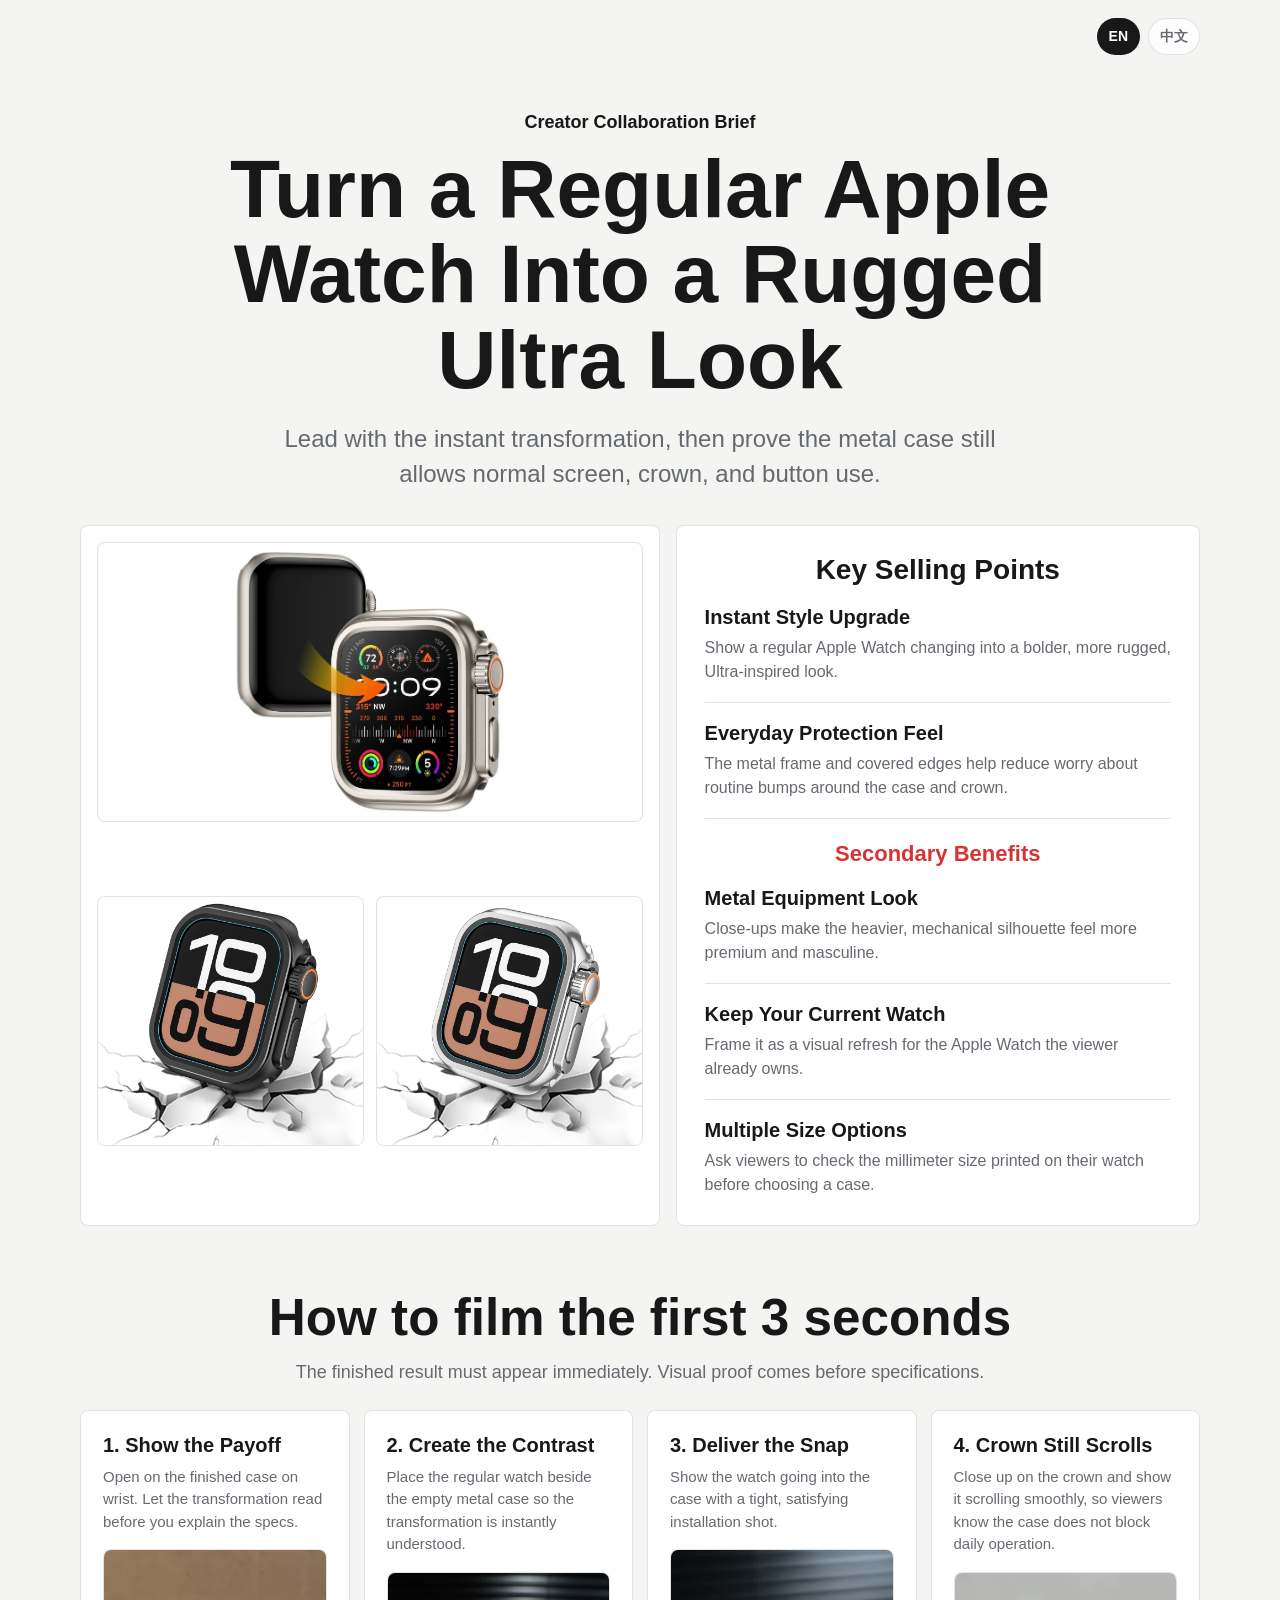
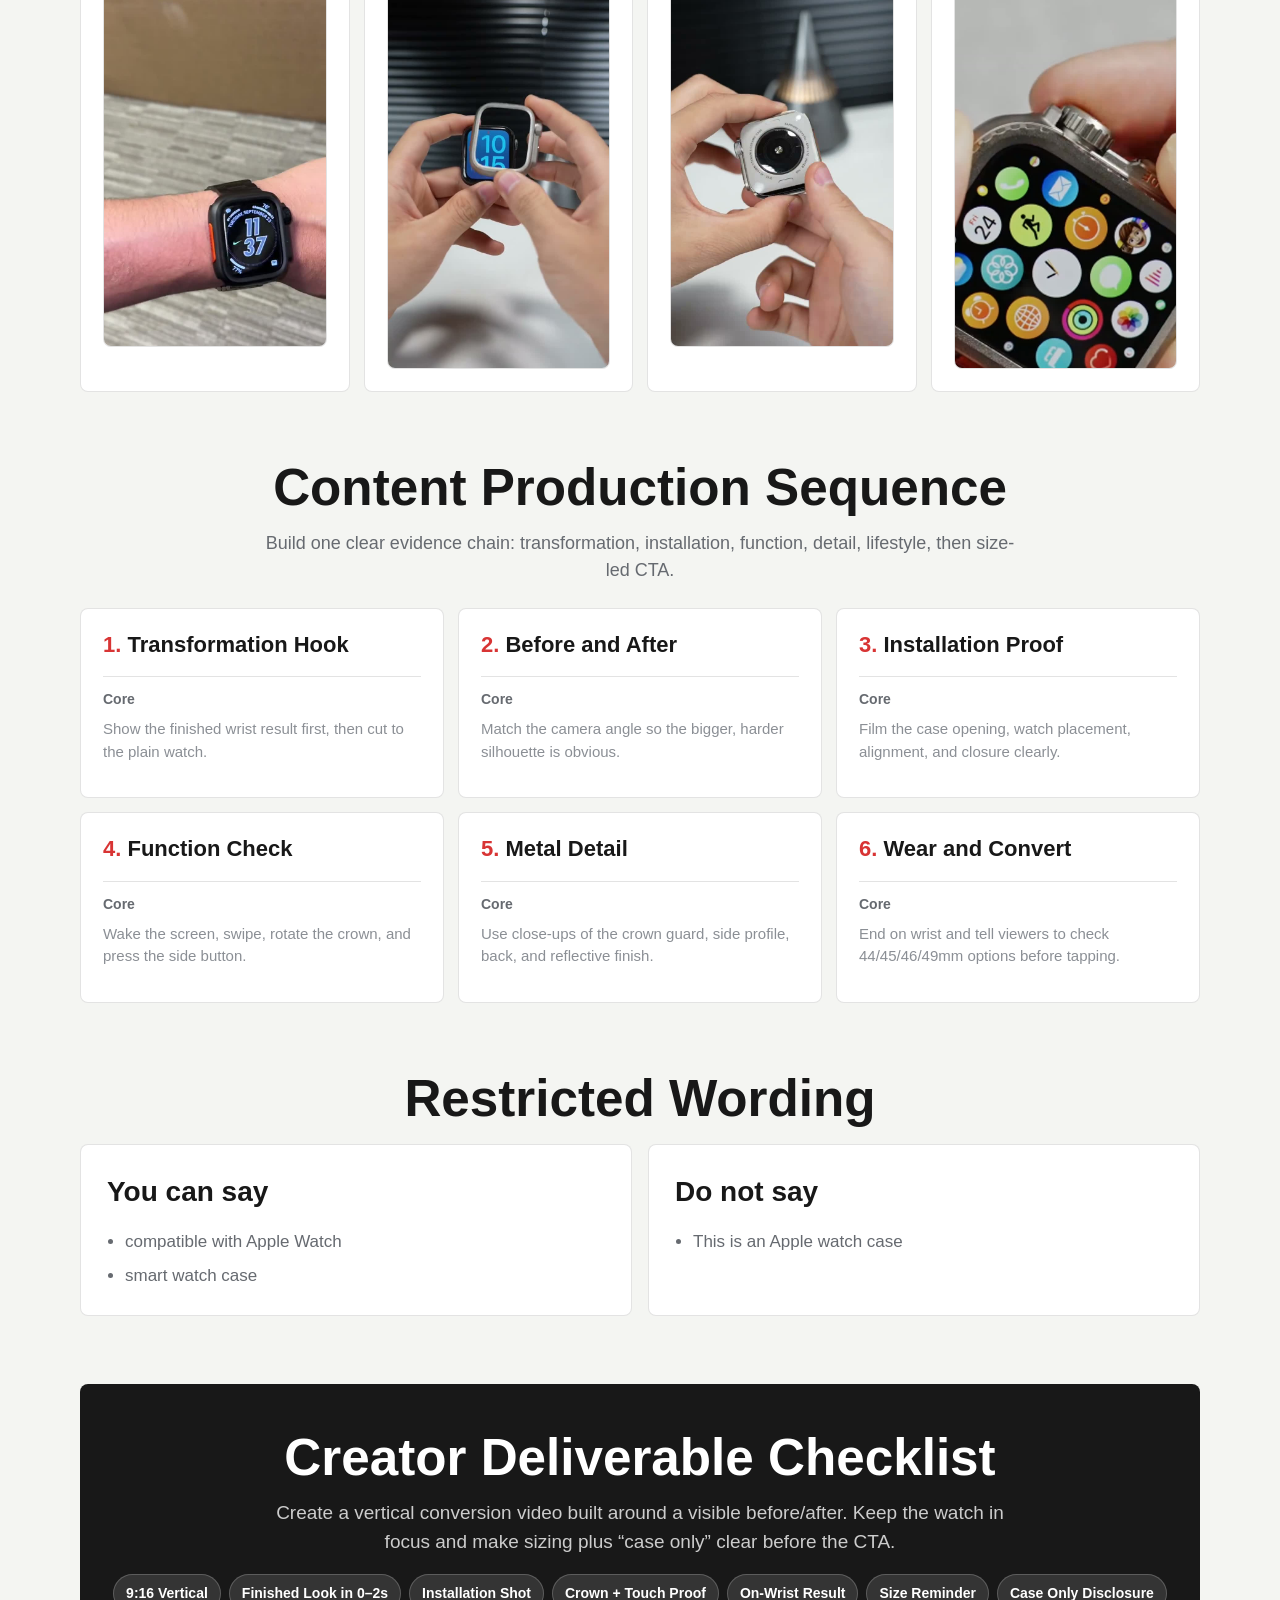
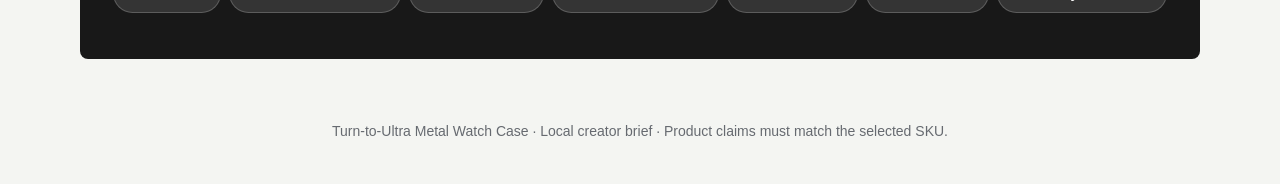
==== index.html @ 335f58f4 "Publish AM watch case creator brief" ====
<!doctype html>
<html lang="en">
<head>
  <meta charset="utf-8">
  <meta name="viewport" content="width=device-width,initial-scale=1">
  <title>Turn-to-Ultra Metal Watch Case — Creator Brief</title>
  <link rel="stylesheet" href="styles.css">
</head>
<body>
  <header class="wrap"><nav class="language-switch" aria-label="Language"><a class="active" href="index.html">EN</a><a href="index-zh.html">中文</a></nav></header>
  <main>
    <section class="hero"><div class="wrap">
      <p class="eyebrow">Creator Collaboration Brief</p>
      <h1>Turn a Regular Apple Watch Into a Rugged Ultra Look</h1>
      <p class="lead">Lead with the instant transformation, then prove the metal case still allows normal screen, crown, and button use.</p>
      <div class="hero-grid">
        <div class="hero-visual hero-gallery">
          <img class="wide" src="assets/hero-install-demo.jpeg" alt="Silver smart watch case installation comparison">
          <img src="assets/hero-black-case.jpeg" alt="Black rugged smart watch case product render">
          <img src="assets/hero-silver-case.jpeg" alt="Silver rugged smart watch case product render">
        </div>
        <div class="hero-facts">
          <h2 class="facts-title">Key Selling Points</h2>
          <div class="fact-row"><strong>Instant Style Upgrade</strong><span>Show a regular Apple Watch changing into a bolder, more rugged, Ultra-inspired look.</span></div>
          <div class="fact-row"><strong>Everyday Protection Feel</strong><span>The metal frame and covered edges help reduce worry about routine bumps around the case and crown.</span></div>
          <div class="fact-subtitle">Secondary Benefits</div>
          <div class="fact-row"><strong>Metal Equipment Look</strong><span>Close-ups make the heavier, mechanical silhouette feel more premium and masculine.</span></div>
          <div class="fact-row"><strong>Keep Your Current Watch</strong><span>Frame it as a visual refresh for the Apple Watch the viewer already owns.</span></div>
          <div class="fact-row"><strong>Multiple Size Options</strong><span>Ask viewers to check the millimeter size printed on their watch before choosing a case.</span></div>
        </div>
      </div>
    </div></section>
    <section><div class="wrap">
      <h2>How to film the first 3 seconds</h2>
      <p class="section-subtitle">The finished result must appear immediately. Visual proof comes before specifications.</p>
      <div class="grid grid-four">
        <div class="tile"><strong>1. Show the Payoff</strong><span>Open on the finished case on wrist. Let the transformation read before you explain the specs.</span><img class="tile-image" src="assets/wrist-result-clean.jpg" alt="Finished rugged black case worn on wrist"></div>
        <div class="tile"><strong>2. Create the Contrast</strong><span>Place the regular watch beside the empty metal case so the transformation is instantly understood.</span><img class="tile-image" src="assets/hook-before-case.jpg" alt="Regular watch next to an empty metal case"></div>
        <div class="tile"><strong>3. Deliver the Snap</strong><span>Show the watch going into the case with a tight, satisfying installation shot.</span><img class="tile-image" src="assets/hook-installation.jpg" alt="Hands installing the watch into the case"></div>
        <div class="tile"><strong>4. Crown Still Scrolls</strong><span>Close up on the crown and show it scrolling smoothly, so viewers know the case does not block daily operation.</span><img class="tile-image" src="assets/crown-scroll-clean.jpg" alt="Close-up showing the crown can still scroll"></div>
      </div>
    </div></section>
    <section><div class="wrap">
      <h2>Content Production Sequence</h2>
      <p class="section-subtitle">Build one clear evidence chain: transformation, installation, function, detail, lifestyle, then size-led CTA.</p>
      <div class="content-flow">
        <div class="flow-card"><h3>Transformation Hook</h3><div class="flow-branch"><strong>Core</strong><span>Show the finished wrist result first, then cut to the plain watch.</span></div></div>
        <div class="flow-card"><h3>Before and After</h3><div class="flow-branch"><strong>Core</strong><span>Match the camera angle so the bigger, harder silhouette is obvious.</span></div></div>
        <div class="flow-card"><h3>Installation Proof</h3><div class="flow-branch"><strong>Core</strong><span>Film the case opening, watch placement, alignment, and closure clearly.</span></div></div>
        <div class="flow-card"><h3>Function Check</h3><div class="flow-branch"><strong>Core</strong><span>Wake the screen, swipe, rotate the crown, and press the side button.</span></div></div>
        <div class="flow-card"><h3>Metal Detail</h3><div class="flow-branch"><strong>Core</strong><span>Use close-ups of the crown guard, side profile, back, and reflective finish.</span></div></div>
        <div class="flow-card"><h3>Wear and Convert</h3><div class="flow-branch"><strong>Core</strong><span>End on wrist and tell viewers to check 44/45/46/49mm options before tapping.</span></div></div>
      </div>
    </div></section>
    <section><div class="wrap"><h2>Restricted Wording</h2><div class="do-dont">
      <div class="list-panel"><h3>You can say</h3><ul>
        <li>compatible with Apple Watch</li>
        <li>smart watch case</li>
      </ul></div>
      <div class="list-panel"><h3>Do not say</h3><ul>
        <li>This is an Apple watch case</li>
      </ul></div>
    </div></div></section>
    <section><div class="wrap"><div class="cta">
      <h2>Creator Deliverable Checklist</h2>
      <p>Create a vertical conversion video built around a visible before/after. Keep the watch in focus and make sizing plus “case only” clear before the CTA.</p>
      <div class="badge-row"><span class="badge">9:16 Vertical</span><span class="badge">Finished Look in 0–2s</span><span class="badge">Installation Shot</span><span class="badge">Crown + Touch Proof</span><span class="badge">On-Wrist Result</span><span class="badge">Size Reminder</span><span class="badge">Case Only Disclosure</span></div>
    </div></div></section>
  </main>
  <footer class="wrap">Turn-to-Ultra Metal Watch Case · Local creator brief · Product claims must match the selected SKU.</footer>
</body>
</html>
---- styles.css ----
:root{--ink:#181818;--muted:#666a70;--page:#f4f5f2;--panel:#fff;--line:rgba(24,24,24,.12);--red:#d83434}
*{box-sizing:border-box;min-width:0}html{scroll-behavior:smooth}
body{margin:0;font-family:-apple-system,BlinkMacSystemFont,"Segoe UI",Arial,sans-serif;color:var(--ink);background:var(--page);line-height:1.5;overflow-x:hidden;max-width:100vw}
h1,h2,h3,p,span,strong,li{overflow-wrap:anywhere;word-break:normal}img{display:block;max-width:100%}a{color:inherit}
.wrap{width:min(1120px,calc(100% - 36px));margin:0 auto}
.language-switch{display:flex;justify-content:flex-end;gap:8px;padding-top:18px}
.language-switch a{color:var(--muted);text-decoration:none;font-size:14px;font-weight:700;padding:7px 11px;border-radius:999px;background:rgba(255,255,255,.75);border:1px solid var(--line)}
.language-switch a.active{color:#fff;background:var(--ink)}
.hero{padding:54px 0 30px;text-align:center}.eyebrow{margin:0 0 10px;font-size:18px;font-weight:800}
h1{max-width:930px;margin:0 auto;font-size:clamp(42px,7vw,82px);line-height:1.04;font-weight:850}
.lead{max-width:760px;margin:20px auto 0;color:var(--muted);font-size:clamp(18px,2vw,24px);line-height:1.45}
.hero-grid{display:grid;grid-template-columns:minmax(0,1.05fr) minmax(280px,.95fr);gap:16px;margin-top:34px;align-items:stretch}
.hero-visual,.hero-facts{border-radius:8px;overflow:hidden;background:var(--panel);border:1px solid var(--line)}
.hero-visual{display:flex;align-items:center;justify-content:center;min-height:520px}
.hero-visual img{width:100%;height:100%;min-height:520px;object-fit:contain;padding:20px;background:#fff}
.hero-gallery{display:grid;grid-template-columns:repeat(2,minmax(0,1fr));gap:12px;padding:16px;align-items:stretch}
.hero-gallery img{min-height:0;height:250px;padding:0;border-radius:8px;border:1px solid var(--line);object-fit:cover}
.hero-gallery img.wide{grid-column:1/-1;height:280px;object-fit:contain}
.hero-facts{text-align:left;padding:28px;display:flex;flex-direction:column;justify-content:center;gap:18px}
.facts-title{margin:0;font-size:28px;line-height:1.15;font-weight:850}
.fact-row{padding-bottom:18px;border-bottom:1px solid var(--line)}.fact-row:last-child{border-bottom:0;padding-bottom:0}
.fact-row strong{display:block;font-size:20px;line-height:1.25;margin-bottom:6px}.fact-row span{display:block;color:var(--muted);font-size:16px}
.fact-subtitle{margin:0 0 -2px;color:var(--red);font-size:22px;font-weight:850;text-align:center}
section{padding:34px 0}h2{margin:0 0 18px;font-size:clamp(30px,4vw,52px);line-height:1.08;text-align:center;font-weight:850}
.section-subtitle{max-width:760px;margin:-4px auto 24px;color:var(--muted);text-align:center;font-size:18px}
.grid{display:grid;grid-template-columns:repeat(4,minmax(0,1fr));gap:14px}.grid-three{grid-template-columns:repeat(3,minmax(0,1fr))}.grid-four{grid-template-columns:repeat(4,minmax(0,1fr))}
.tile{min-height:190px;padding:22px;border-radius:8px;background:var(--panel);border:1px solid var(--line)}
.tile strong{display:block;margin-bottom:8px;font-size:20px;line-height:1.25}.tile span{display:block;color:var(--muted);font-size:15px}
.tile-image{width:100%;aspect-ratio:9/16;object-fit:cover;object-position:center;border-radius:8px;margin-top:16px;border:1px solid var(--line);background:#fff}
.content-flow{display:grid;grid-template-columns:repeat(3,minmax(0,1fr));gap:14px;counter-reset:flow-step}
.flow-card{min-height:180px;padding:22px;border-radius:8px;background:var(--panel);border:1px solid var(--line);counter-increment:flow-step}
.flow-card h3{margin:0 0 18px;font-size:22px;line-height:1.25}.flow-card h3:before{content:counter(flow-step) ". ";color:var(--red)}
.flow-branch{min-height:76px;padding:12px 0;border-top:1px solid var(--line)}.flow-branch strong{display:block;margin-bottom:8px;color:var(--muted);font-size:14px}
.flow-branch span{display:block;min-height:28px;color:#8b8f95;font-size:15px}
.do-dont{display:grid;grid-template-columns:1fr 1fr;gap:16px}.list-panel{padding:26px;border-radius:8px;background:var(--panel);border:1px solid var(--line)}
.list-panel h3{margin:0 0 16px;font-size:28px}.list-panel ul{margin:0;padding-left:18px;color:var(--muted);font-size:17px}.list-panel li+li{margin-top:9px}
.cta{padding:46px 28px;border-radius:8px;color:#fff;background:var(--ink);text-align:center}.cta h2{color:#fff;margin-bottom:14px}
.cta p{max-width:740px;margin:0 auto;color:rgba(255,255,255,.78);font-size:19px}.badge-row{display:flex;flex-wrap:wrap;gap:8px;justify-content:center;margin-top:18px}
.badge{padding:8px 12px;border-radius:999px;background:rgba(255,255,255,.12);border:1px solid rgba(255,255,255,.2);color:#fff;font-size:14px;font-weight:750}
footer{padding:28px 0 42px;color:var(--muted);text-align:center;font-size:14px}
@media(max-width:900px){.hero-grid,.do-dont{grid-template-columns:1fr}.grid,.content-flow{grid-template-columns:repeat(2,minmax(0,1fr))}.hero-visual,.hero-visual img{min-height:0}}
@media(max-width:620px){.wrap{width:calc(100% - 24px);max-width:calc(100vw - 24px)}.language-switch{justify-content:center}.hero{padding-top:38px}h1{font-size:clamp(34px,10vw,42px);line-height:1.08}.lead{font-size:17px;max-width:100%}.hero-grid{gap:12px;width:100%}.hero-visual,.hero-facts,.tile,.list-panel{width:100%;max-width:100%}.hero-visual img{padding:12px}.hero-gallery{grid-template-columns:1fr}.hero-gallery img,.hero-gallery img.wide{height:auto;max-height:none;padding:0;grid-column:auto}.grid,.content-flow{grid-template-columns:1fr}.hero-facts,.list-panel{padding:22px}}
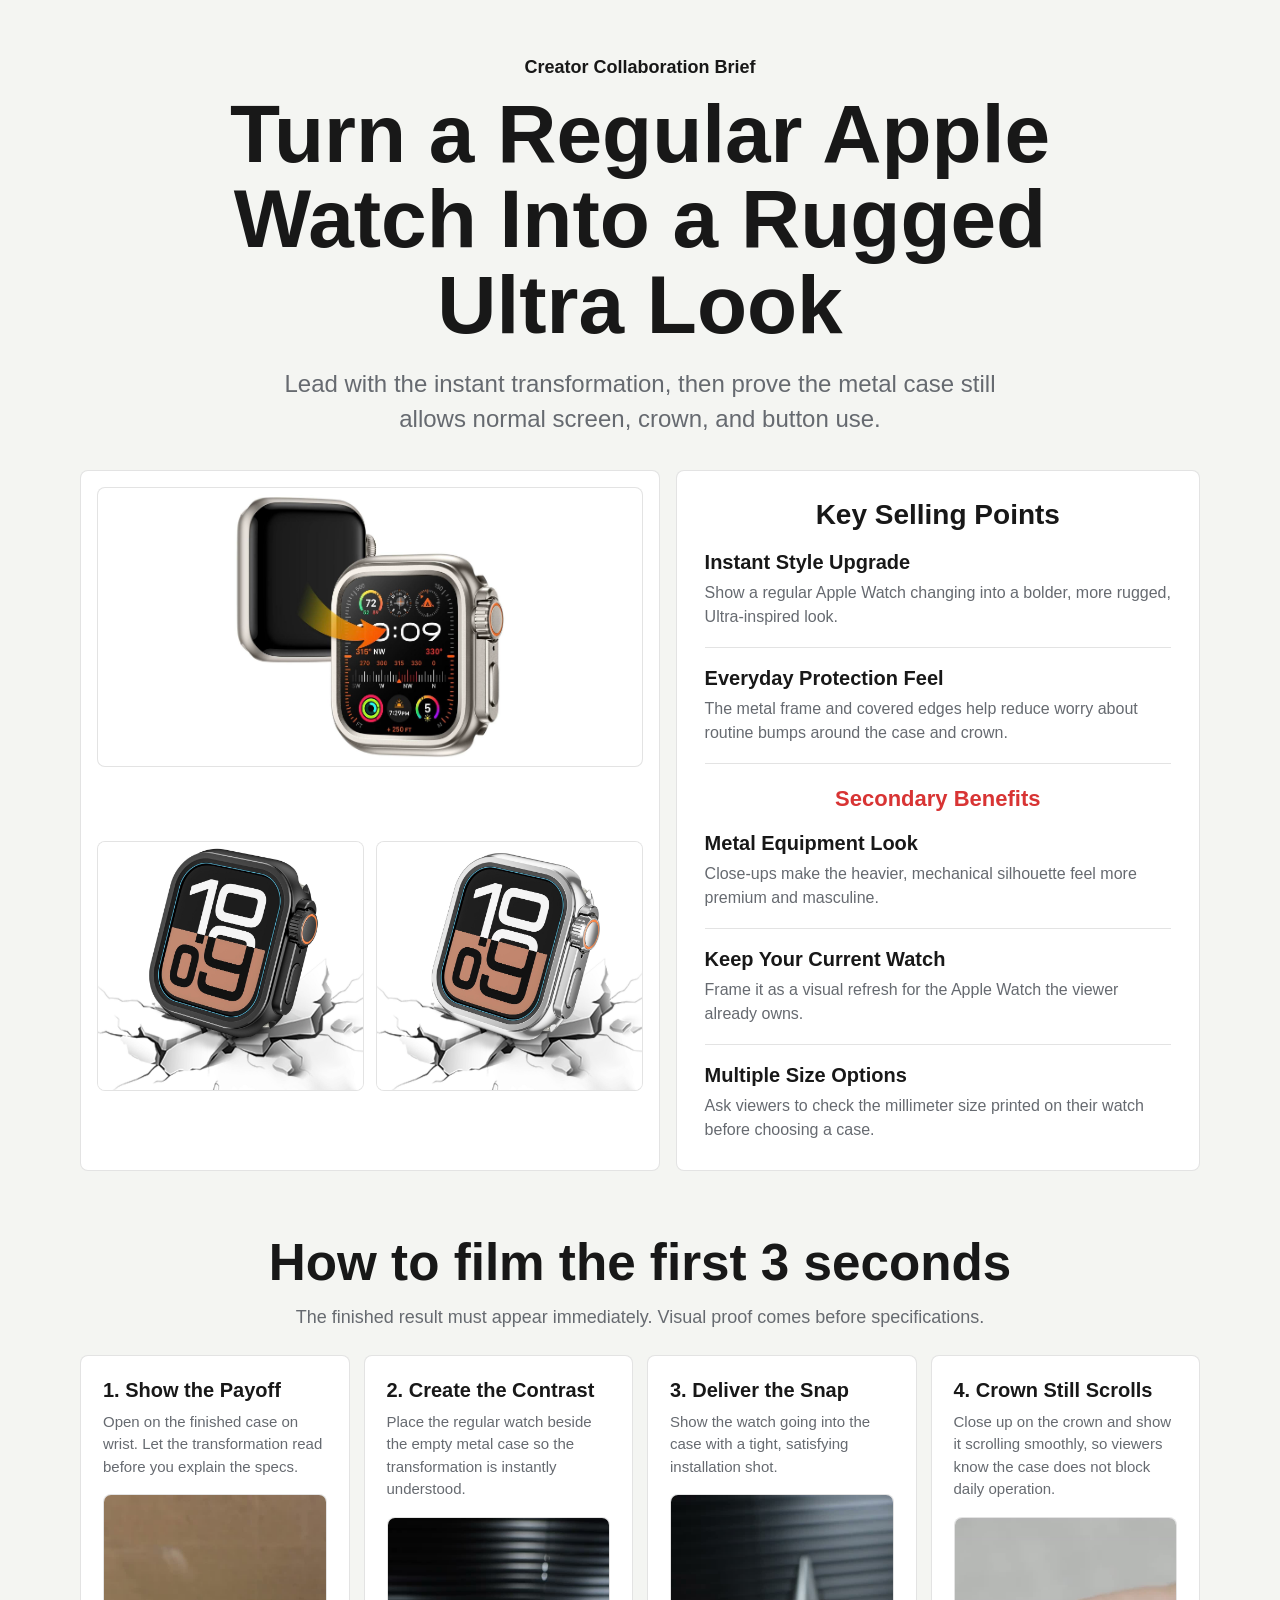
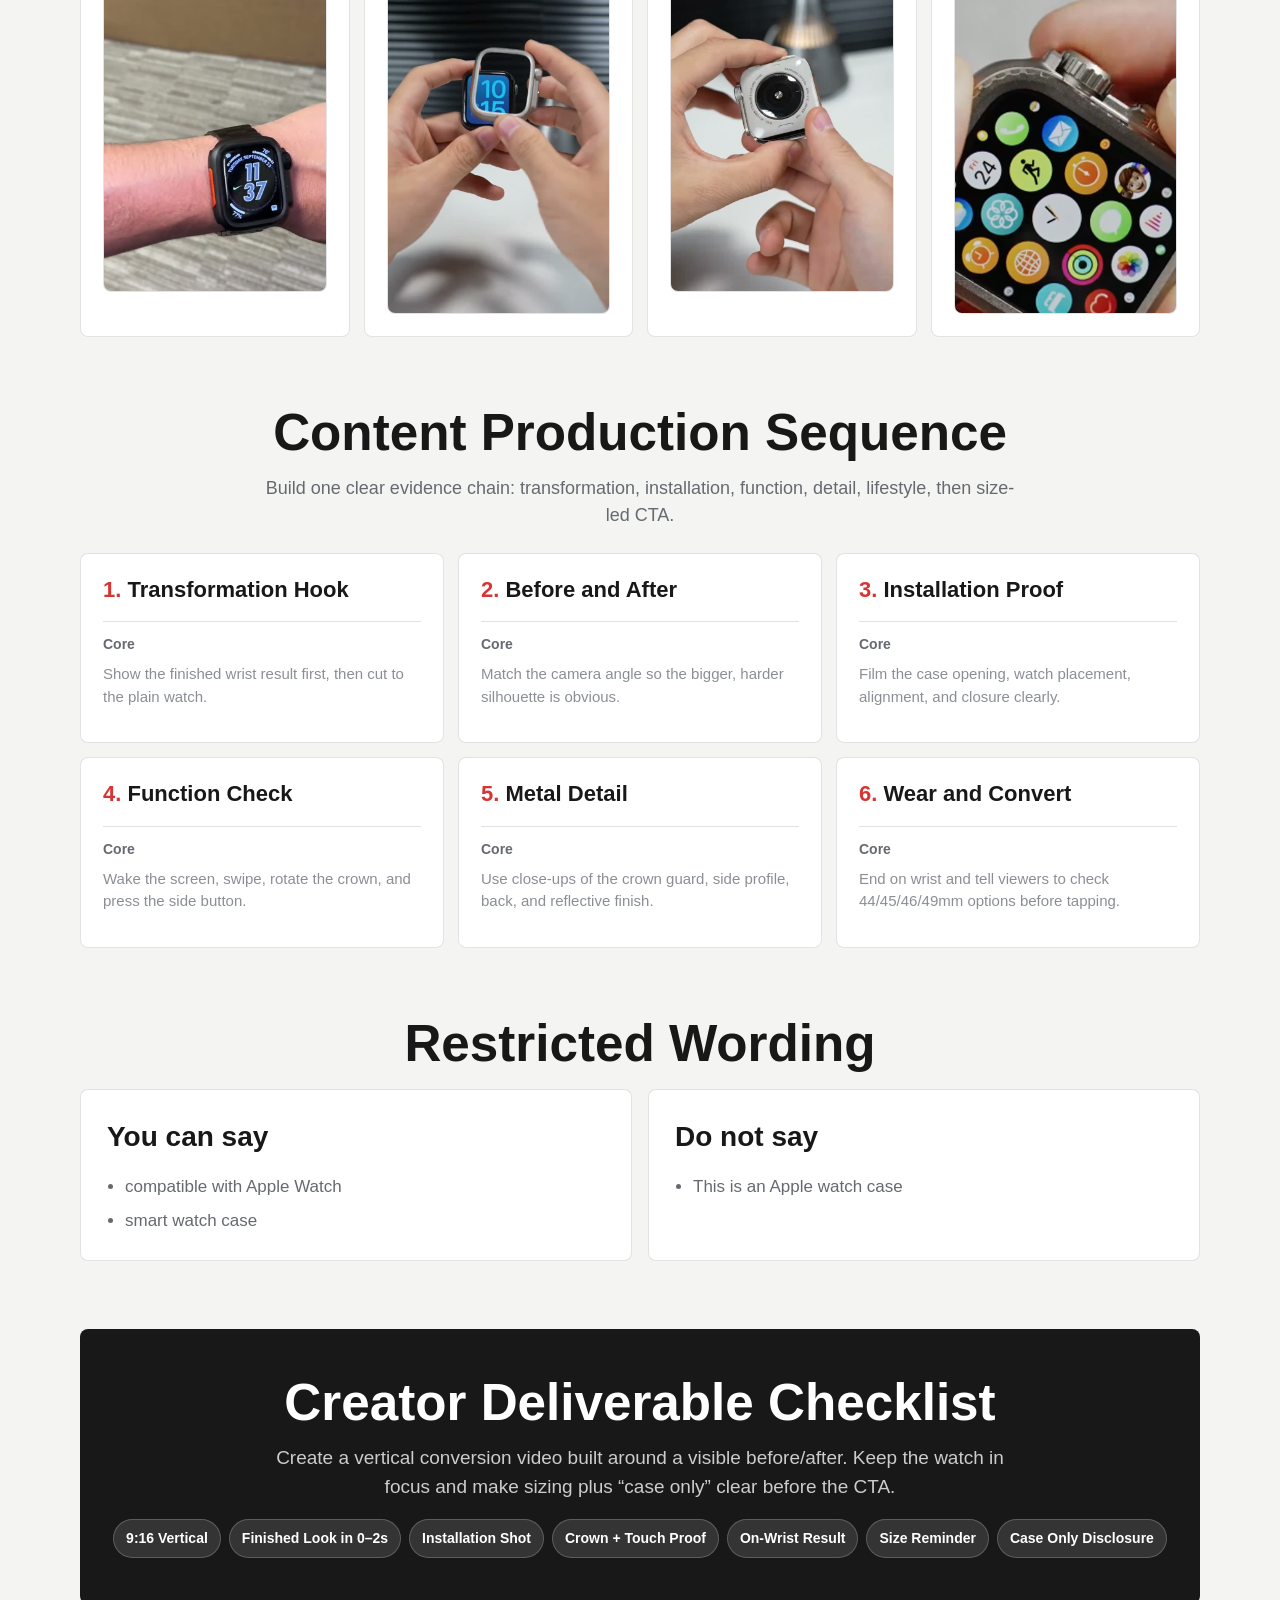
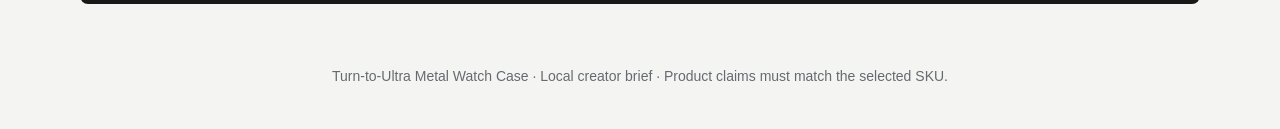
==== commit 3244313e: "Remove language switch from creator brief pages" ====
--- a/index.html
+++ b/index.html
@@ -7,7 +7,6 @@
   <link rel="stylesheet" href="styles.css">
 </head>
 <body>
-  <header class="wrap"><nav class="language-switch" aria-label="Language"><a class="active" href="index.html">EN</a><a href="index-zh.html">中文</a></nav></header>
   <main>
     <section class="hero"><div class="wrap">
       <p class="eyebrow">Creator Collaboration Brief</p>
